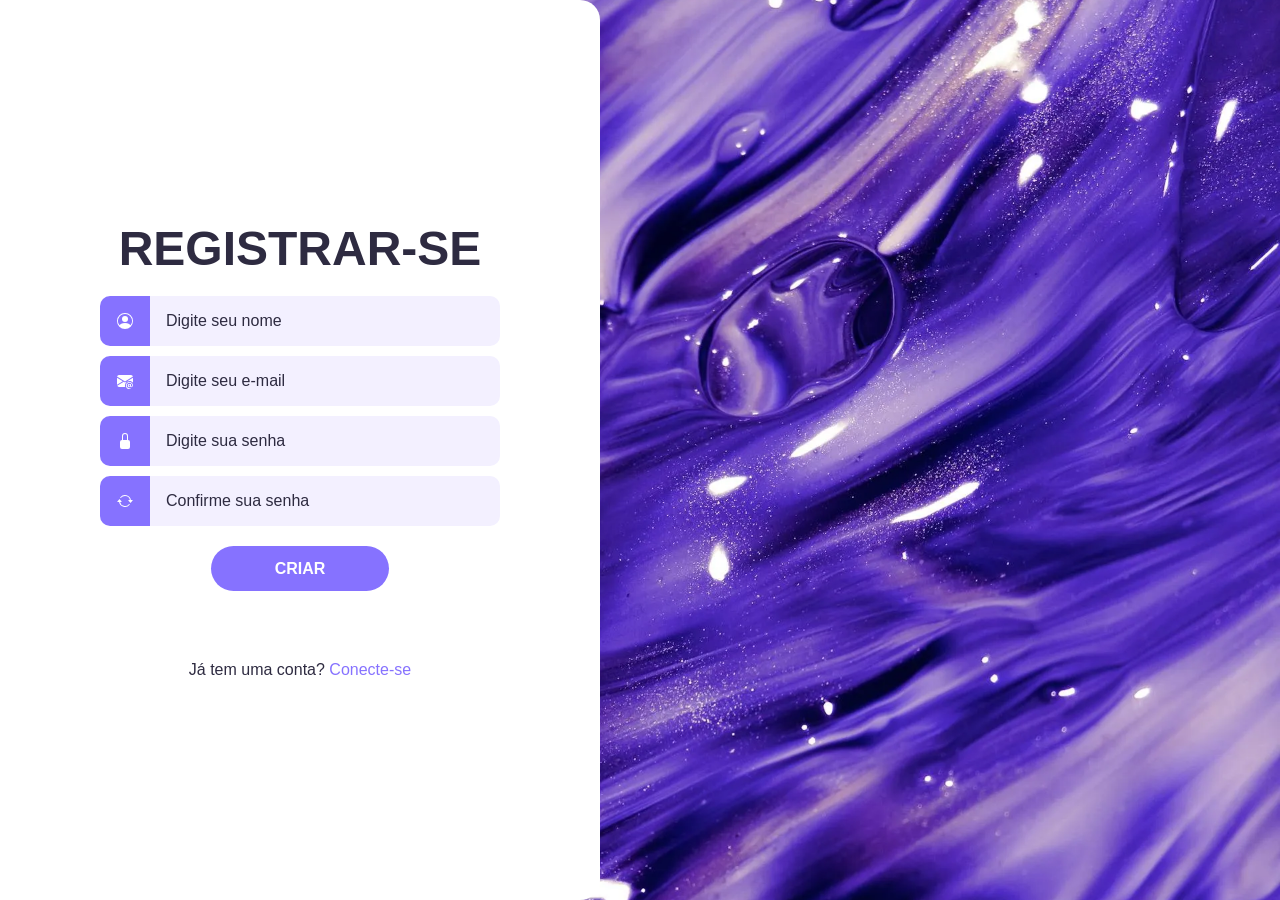
==== register.html @ 03f23464 "register" ====
<!DOCTYPE html>
<html lang="pt-br">
<head>
    <meta charset="UTF-8">
    <meta name="viewport" content="width=device-width, initial-scale=1.0">
    <title>Login</title>

    <!-- Meu CSS -->
     <link rel="stylesheet" href="css/style.css">
     <!-- Meu JS -->
      <script src="js/script.js" defer></script>      
</head>
<body>
    <div class="wrapper">
        <h1>Registrar-se</h1>
        <form action="" method="post" id="form">
            <div>
                <label for="name-input">
                    <svg xmlns="http://www.w3.org/2000/svg" width="16" height="16" fill="currentColor" class="bi bi-person-circle" viewBox="0 0 16 16">
                        <path d="M11 6a3 3 0 1 1-6 0 3 3 0 0 1 6 0"/>
                        <path fill-rule="evenodd" d="M0 8a8 8 0 1 1 16 0A8 8 0 0 1 0 8m8-7a7 7 0 0 0-5.468 11.37C3.242 11.226 4.805 10 8 10s4.757 1.225 5.468 2.37A7 7 0 0 0 8 1"/>
                      </svg>
                </label>
                <input type="text" name="name" id="name-input" placeholder="Digite seu nome">
            </div>
            <div>
                <label for="email-input">
                    <svg xmlns="http://www.w3.org/2000/svg" width="16" height="16" fill="currentColor" class="bi bi-envelope-at-fill" viewBox="0 0 16 16">
                        <path d="M2 2A2 2 0 0 0 .05 3.555L8 8.414l7.95-4.859A2 2 0 0 0 14 2zm-2 9.8V4.698l5.803 3.546zm6.761-2.97-6.57 4.026A2 2 0 0 0 2 14h6.256A4.5 4.5 0 0 1 8 12.5a4.49 4.49 0 0 1 1.606-3.446l-.367-.225L8 9.586zM16 9.671V4.697l-5.803 3.546.338.208A4.5 4.5 0 0 1 12.5 8c1.414 0 2.675.652 3.5 1.671"/>
                        <path d="M15.834 12.244c0 1.168-.577 2.025-1.587 2.025-.503 0-1.002-.228-1.12-.648h-.043c-.118.416-.543.643-1.015.643-.77 0-1.259-.542-1.259-1.434v-.529c0-.844.481-1.4 1.26-1.4.585 0 .87.333.953.63h.03v-.568h.905v2.19c0 .272.18.42.411.42.315 0 .639-.415.639-1.39v-.118c0-1.277-.95-2.326-2.484-2.326h-.04c-1.582 0-2.64 1.067-2.64 2.724v.157c0 1.867 1.237 2.654 2.57 2.654h.045c.507 0 .935-.07 1.18-.18v.731c-.219.1-.643.175-1.237.175h-.044C10.438 16 9 14.82 9 12.646v-.214C9 10.36 10.421 9 12.485 9h.035c2.12 0 3.314 1.43 3.314 3.034zm-4.04.21v.227c0 .586.227.8.581.8.31 0 .564-.17.564-.743v-.367c0-.516-.275-.708-.572-.708-.346 0-.573.245-.573.791"/>
                      </svg>
                </label>
                <input type="email" name="email" id="email-input" placeholder="Digite seu e-mail">
            </div>
            <div>
                <label for="password-input">
                    <svg xmlns="http://www.w3.org/2000/svg" width="16" height="16" fill="currentColor" class="bi bi-lock-fill" viewBox="0 0 16 16">
                        <path d="M8 1a2 2 0 0 1 2 2v4H6V3a2 2 0 0 1 2-2m3 6V3a3 3 0 0 0-6 0v4a2 2 0 0 0-2 2v5a2 2 0 0 0 2 2h6a2 2 0 0 0 2-2V9a2 2 0 0 0-2-2"/>
                      </svg>
                </label>
                <input type="password" name="password" id="password-input" placeholder="Digite sua senha">
            </div>
            <div>
                <label for="repeat-password-input">
                    <svg xmlns="http://www.w3.org/2000/svg" width="16" height="16" fill="currentColor" class="bi bi-arrow-repeat" viewBox="0 0 16 16">
                        <path d="M11.534 7h3.932a.25.25 0 0 1 .192.41l-1.966 2.36a.25.25 0 0 1-.384 0l-1.966-2.36a.25.25 0 0 1 .192-.41m-11 2h3.932a.25.25 0 0 0 .192-.41L2.692 6.23a.25.25 0 0 0-.384 0L.342 8.59A.25.25 0 0 0 .534 9"/>
                        <path fill-rule="evenodd" d="M8 3c-1.552 0-2.94.707-3.857 1.818a.5.5 0 1 1-.771-.636A6.002 6.002 0 0 1 13.917 7H12.9A5 5 0 0 0 8 3M3.1 9a5.002 5.002 0 0 0 8.757 2.182.5.5 0 1 1 .771.636A6.002 6.002 0 0 1 2.083 9z"/>
                      </svg>
                </label>
                <input type="password" name="repeat-password" id="repeat-password-input" placeholder="Confirme sua senha">
            </div>
            <button type="submit">Criar</button>
        </form>
        <p id="error-message"></p>
        <p>Já tem uma conta? <a href="index.html">Conecte-se</a></p>
    </div>
</body>
</html>
---- css/style.css ----
:root{
  --accent-color: #8672FF;
  --base-color: white;
  --text-color: #2E2B41;
  --input-color: #F3F0FF;                                                                                                                                                                                             
}

*{
  margin: 0;
  padding: 0;
}

html{
  font-family: "Poppins", sans-serif;
  font-size: 12pt;
  color: var(--text-color);
  text-align: center;
}

body{
  min-height: 100vh;
  background-image: url(../img/fundo.jpn);
  background-size: cover;
  background-position: right;
  overflow: hidden;
}

.wrapper{
  box-sizing: border-box;
  background-color: var(--base-color);
  height: 100vh;
  width: max(40%, 600px);
  padding: 10px;
  border-radius: 0 20px 20px 0;
  display: flex;
  flex-direction: column;
  align-items: center;
  justify-content: center;
}

h1{
  font-size: 3rem;
  font-weight: 900;
  text-transform: uppercase;
}

form {
  width: min(400px, 100%);
  margin-top: 20px;
  margin-bottom: 50px;
  display: flex;
  flex-direction: column;
  align-items: center;
  gap: 10px;
}

form > div{
  width: 100%;
  display: flex;
  justify-content: center;
}

form label{
  flex-shrink: 0;
  height: 50px;
  width: 50px;
  background-color: var(--accent-color);
  fill: var(--base-color);
  color: var(--base-color);
  border-radius: 10px 0 0 10px;
  display: flex;
  justify-content: center;
  align-items: center;
  font-size: 1.5rem;
  font-weight: 500;
}

form input{
  box-sizing: border-box;
  flex-grow: 1;
  min-width: 0;
  height: 50px;
  padding: 1em;
  font: inherit;
  border-radius: 0 10px 10px 0;
  border: 2px solid var(--input-color);
  border-left: none;
  background-color: var(--input-color);
  transition: 150ms ease;
}

form input:hover{
  border-color: var(--accent-color);
}

form input:focus{
  outline: none;
  border-color: var(--text-color);
}

div:has(input:focus) > label{
  background-color: var(--text-color);
}

form input::placeholder{
  color: var(--text-color);
}

form button{
  margin-top: 10px;
  border: none;
  border-radius: 1000px;
  padding: .85em 4em;
  background-color: var(--accent-color);
  color: var(--base-color);
  font: inherit;
  font-weight: 600;
  text-transform: uppercase;
  cursor: pointer;
  transition: 150ms ease;
}
form button:hover{
  background-color: var(--text-color);
}
form button:focus{
  outline: none;
  background-color: var(--text-color);
}

a{
  text-decoration: none;
  color: var(--accent-color);
}
a:hover{
  text-decoration: underline;
}

@media(max-width: 1100px){
  .wrapper{
    width: min(600px, 100%);
    border-radius: 0;
  }
}

form div.incorrect label{
  background-color: #f06272;
}
form div.incorrect input{
  border-color: #f06272;
}
#error-message{
  color:#f06272;
  padding-bottom: 20px;
}
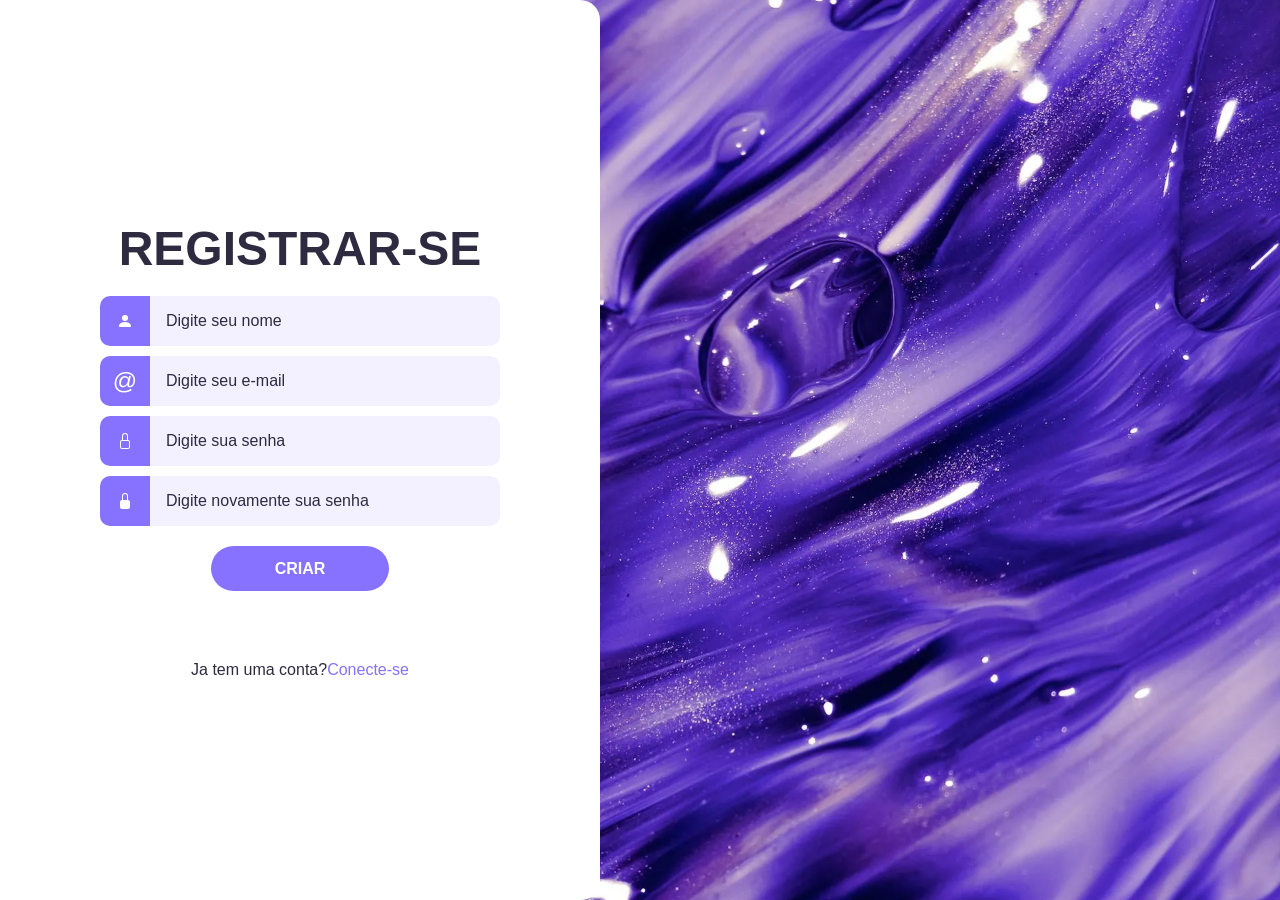
==== commit 49421a9b: "tela-login-aula" ====
--- a/register.html
+++ b/register.html
@@ -3,12 +3,12 @@
 <head>
     <meta charset="UTF-8">
     <meta name="viewport" content="width=device-width, initial-scale=1.0">
-    <title>Login</title>
+    <title>Crie sua conta</title>
 
     <!-- Meu CSS -->
      <link rel="stylesheet" href="css/style.css">
      <!-- Meu JS -->
-      <script src="js/script.js" defer></script>      
+    <script src="js/script.js" defer></script>
 </head>
 <body>
     <div class="wrapper">
@@ -16,43 +16,38 @@
         <form action="" method="post" id="form">
             <div>
                 <label for="name-input">
-                    <svg xmlns="http://www.w3.org/2000/svg" width="16" height="16" fill="currentColor" class="bi bi-person-circle" viewBox="0 0 16 16">
-                        <path d="M11 6a3 3 0 1 1-6 0 3 3 0 0 1 6 0"/>
-                        <path fill-rule="evenodd" d="M0 8a8 8 0 1 1 16 0A8 8 0 0 1 0 8m8-7a7 7 0 0 0-5.468 11.37C3.242 11.226 4.805 10 8 10s4.757 1.225 5.468 2.37A7 7 0 0 0 8 1"/>
+                    <svg xmlns="http://www.w3.org/2000/svg" width="16" height="16" fill="currentColor" class="bi bi-person-fill" viewBox="0 0 16 16">
+                        <path d="M3 14s-1 0-1-1 1-4 6-4 6 3 6 4-1 1-1 1zm5-6a3 3 0 1 0 0-6 3 3 0 0 0 0 6"/>
                       </svg>
                 </label>
                 <input type="text" name="name" id="name-input" placeholder="Digite seu nome">
             </div>
             <div>
                 <label for="email-input">
-                    <svg xmlns="http://www.w3.org/2000/svg" width="16" height="16" fill="currentColor" class="bi bi-envelope-at-fill" viewBox="0 0 16 16">
-                        <path d="M2 2A2 2 0 0 0 .05 3.555L8 8.414l7.95-4.859A2 2 0 0 0 14 2zm-2 9.8V4.698l5.803 3.546zm6.761-2.97-6.57 4.026A2 2 0 0 0 2 14h6.256A4.5 4.5 0 0 1 8 12.5a4.49 4.49 0 0 1 1.606-3.446l-.367-.225L8 9.586zM16 9.671V4.697l-5.803 3.546.338.208A4.5 4.5 0 0 1 12.5 8c1.414 0 2.675.652 3.5 1.671"/>
-                        <path d="M15.834 12.244c0 1.168-.577 2.025-1.587 2.025-.503 0-1.002-.228-1.12-.648h-.043c-.118.416-.543.643-1.015.643-.77 0-1.259-.542-1.259-1.434v-.529c0-.844.481-1.4 1.26-1.4.585 0 .87.333.953.63h.03v-.568h.905v2.19c0 .272.18.42.411.42.315 0 .639-.415.639-1.39v-.118c0-1.277-.95-2.326-2.484-2.326h-.04c-1.582 0-2.64 1.067-2.64 2.724v.157c0 1.867 1.237 2.654 2.57 2.654h.045c.507 0 .935-.07 1.18-.18v.731c-.219.1-.643.175-1.237.175h-.044C10.438 16 9 14.82 9 12.646v-.214C9 10.36 10.421 9 12.485 9h.035c2.12 0 3.314 1.43 3.314 3.034zm-4.04.21v.227c0 .586.227.8.581.8.31 0 .564-.17.564-.743v-.367c0-.516-.275-.708-.572-.708-.346 0-.573.245-.573.791"/>
-                      </svg>
+                    <span>@</span>
                 </label>
                 <input type="email" name="email" id="email-input" placeholder="Digite seu e-mail">
             </div>
             <div>
                 <label for="password-input">
-                    <svg xmlns="http://www.w3.org/2000/svg" width="16" height="16" fill="currentColor" class="bi bi-lock-fill" viewBox="0 0 16 16">
-                        <path d="M8 1a2 2 0 0 1 2 2v4H6V3a2 2 0 0 1 2-2m3 6V3a3 3 0 0 0-6 0v4a2 2 0 0 0-2 2v5a2 2 0 0 0 2 2h6a2 2 0 0 0 2-2V9a2 2 0 0 0-2-2"/>
+                    <svg xmlns="http://www.w3.org/2000/svg" width="16" height="16" fill="currentColor" class="bi bi-lock" viewBox="0 0 16 16">
+                        <path d="M8 1a2 2 0 0 1 2 2v4H6V3a2 2 0 0 1 2-2m3 6V3a3 3 0 0 0-6 0v4a2 2 0 0 0-2 2v5a2 2 0 0 0 2 2h6a2 2 0 0 0 2-2V9a2 2 0 0 0-2-2M5 8h6a1 1 0 0 1 1 1v5a1 1 0 0 1-1 1H5a1 1 0 0 1-1-1V9a1 1 0 0 1 1-1"/>
                       </svg>
                 </label>
                 <input type="password" name="password" id="password-input" placeholder="Digite sua senha">
             </div>
             <div>
                 <label for="repeat-password-input">
-                    <svg xmlns="http://www.w3.org/2000/svg" width="16" height="16" fill="currentColor" class="bi bi-arrow-repeat" viewBox="0 0 16 16">
-                        <path d="M11.534 7h3.932a.25.25 0 0 1 .192.41l-1.966 2.36a.25.25 0 0 1-.384 0l-1.966-2.36a.25.25 0 0 1 .192-.41m-11 2h3.932a.25.25 0 0 0 .192-.41L2.692 6.23a.25.25 0 0 0-.384 0L.342 8.59A.25.25 0 0 0 .534 9"/>
-                        <path fill-rule="evenodd" d="M8 3c-1.552 0-2.94.707-3.857 1.818a.5.5 0 1 1-.771-.636A6.002 6.002 0 0 1 13.917 7H12.9A5 5 0 0 0 8 3M3.1 9a5.002 5.002 0 0 0 8.757 2.182.5.5 0 1 1 .771.636A6.002 6.002 0 0 1 2.083 9z"/>
+                    <svg xmlns="http://www.w3.org/2000/svg" width="16" height="16" fill="currentColor" class="bi bi-lock-fill" viewBox="0 0 16 16">
+                        <path d="M8 1a2 2 0 0 1 2 2v4H6V3a2 2 0 0 1 2-2m3 6V3a3 3 0 0 0-6 0v4a2 2 0 0 0-2 2v5a2 2 0 0 0 2 2h6a2 2 0 0 0 2-2V9a2 2 0 0 0-2-2"/>
                       </svg>
                 </label>
-                <input type="password" name="repeat-password" id="repeat-password-input" placeholder="Confirme sua senha">
+                <input type="password" name="repeat-password" id="repeat-password-input" placeholder="Digite novamente sua senha">
             </div>
             <button type="submit">Criar</button>
         </form>
         <p id="error-message"></p>
-        <p>Já tem uma conta? <a href="index.html">Conecte-se</a></p>
+        <p>Ja tem uma conta?<a href="index.html">Conecte-se</a></p>
     </div>
 </body>
 </html>
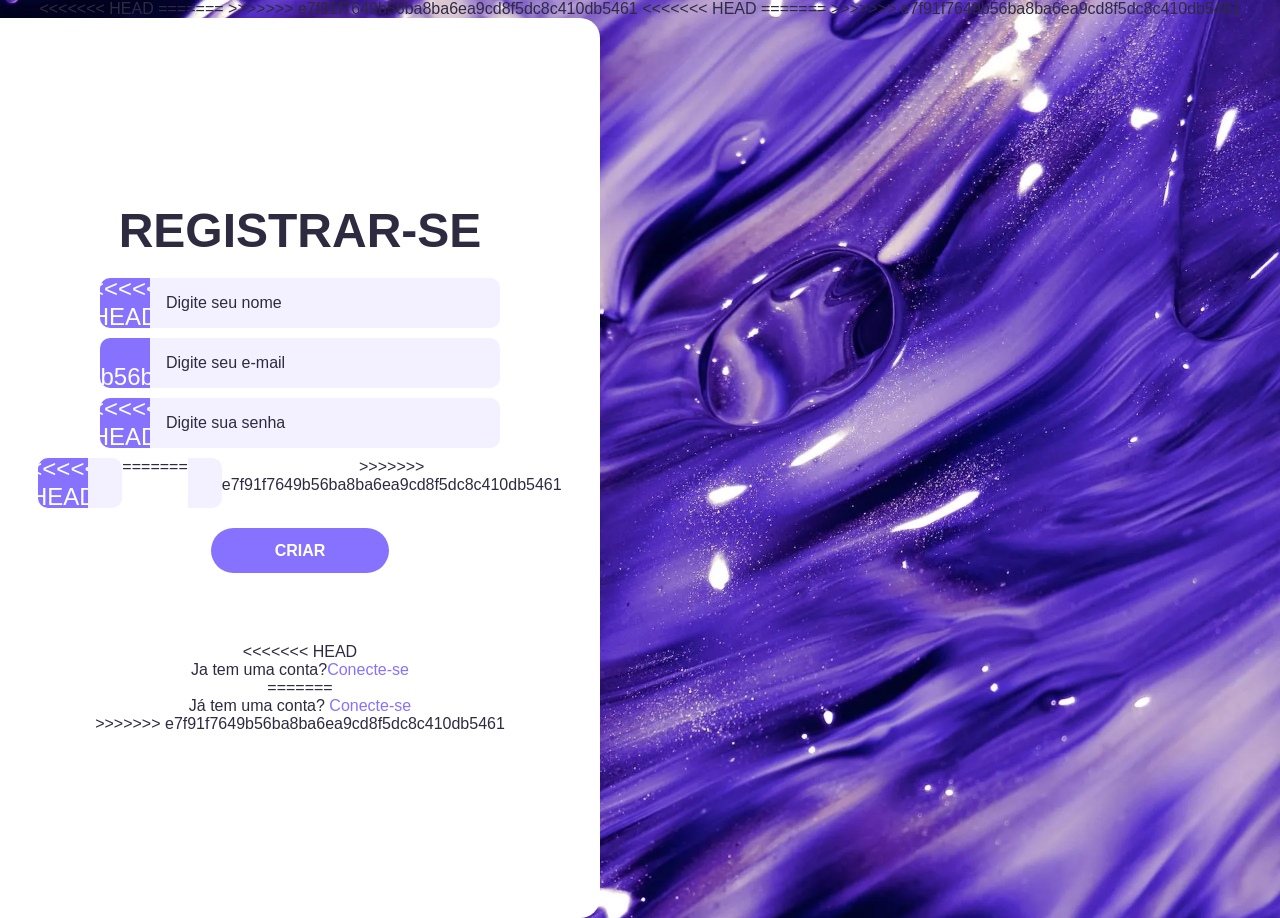
==== commit a2dd4ec4: "tela-login-aula" ====
--- a/register.html
+++ b/register.html
@@ -3,12 +3,20 @@
 <head>
     <meta charset="UTF-8">
     <meta name="viewport" content="width=device-width, initial-scale=1.0">
+<<<<<<< HEAD
     <title>Crie sua conta</title>
+=======
+    <title>Login</title>
+>>>>>>> e7f91f7649b56ba8ba6ea9cd8f5dc8c410db5461
 
     <!-- Meu CSS -->
      <link rel="stylesheet" href="css/style.css">
      <!-- Meu JS -->
+<<<<<<< HEAD
     <script src="js/script.js" defer></script>
+=======
+      <script src="js/script.js" defer></script>      
+>>>>>>> e7f91f7649b56ba8ba6ea9cd8f5dc8c410db5461
 </head>
 <body>
     <div class="wrapper">
@@ -16,38 +24,69 @@
         <form action="" method="post" id="form">
             <div>
                 <label for="name-input">
+<<<<<<< HEAD
                     <svg xmlns="http://www.w3.org/2000/svg" width="16" height="16" fill="currentColor" class="bi bi-person-fill" viewBox="0 0 16 16">
                         <path d="M3 14s-1 0-1-1 1-4 6-4 6 3 6 4-1 1-1 1zm5-6a3 3 0 1 0 0-6 3 3 0 0 0 0 6"/>
+=======
+                    <svg xmlns="http://www.w3.org/2000/svg" width="16" height="16" fill="currentColor" class="bi bi-person-circle" viewBox="0 0 16 16">
+                        <path d="M11 6a3 3 0 1 1-6 0 3 3 0 0 1 6 0"/>
+                        <path fill-rule="evenodd" d="M0 8a8 8 0 1 1 16 0A8 8 0 0 1 0 8m8-7a7 7 0 0 0-5.468 11.37C3.242 11.226 4.805 10 8 10s4.757 1.225 5.468 2.37A7 7 0 0 0 8 1"/>
+>>>>>>> e7f91f7649b56ba8ba6ea9cd8f5dc8c410db5461
                       </svg>
                 </label>
                 <input type="text" name="name" id="name-input" placeholder="Digite seu nome">
             </div>
             <div>
                 <label for="email-input">
+<<<<<<< HEAD
                     <span>@</span>
+=======
+                    <svg xmlns="http://www.w3.org/2000/svg" width="16" height="16" fill="currentColor" class="bi bi-envelope-at-fill" viewBox="0 0 16 16">
+                        <path d="M2 2A2 2 0 0 0 .05 3.555L8 8.414l7.95-4.859A2 2 0 0 0 14 2zm-2 9.8V4.698l5.803 3.546zm6.761-2.97-6.57 4.026A2 2 0 0 0 2 14h6.256A4.5 4.5 0 0 1 8 12.5a4.49 4.49 0 0 1 1.606-3.446l-.367-.225L8 9.586zM16 9.671V4.697l-5.803 3.546.338.208A4.5 4.5 0 0 1 12.5 8c1.414 0 2.675.652 3.5 1.671"/>
+                        <path d="M15.834 12.244c0 1.168-.577 2.025-1.587 2.025-.503 0-1.002-.228-1.12-.648h-.043c-.118.416-.543.643-1.015.643-.77 0-1.259-.542-1.259-1.434v-.529c0-.844.481-1.4 1.26-1.4.585 0 .87.333.953.63h.03v-.568h.905v2.19c0 .272.18.42.411.42.315 0 .639-.415.639-1.39v-.118c0-1.277-.95-2.326-2.484-2.326h-.04c-1.582 0-2.64 1.067-2.64 2.724v.157c0 1.867 1.237 2.654 2.57 2.654h.045c.507 0 .935-.07 1.18-.18v.731c-.219.1-.643.175-1.237.175h-.044C10.438 16 9 14.82 9 12.646v-.214C9 10.36 10.421 9 12.485 9h.035c2.12 0 3.314 1.43 3.314 3.034zm-4.04.21v.227c0 .586.227.8.581.8.31 0 .564-.17.564-.743v-.367c0-.516-.275-.708-.572-.708-.346 0-.573.245-.573.791"/>
+                      </svg>
+>>>>>>> e7f91f7649b56ba8ba6ea9cd8f5dc8c410db5461
                 </label>
                 <input type="email" name="email" id="email-input" placeholder="Digite seu e-mail">
             </div>
             <div>
                 <label for="password-input">
+<<<<<<< HEAD
                     <svg xmlns="http://www.w3.org/2000/svg" width="16" height="16" fill="currentColor" class="bi bi-lock" viewBox="0 0 16 16">
                         <path d="M8 1a2 2 0 0 1 2 2v4H6V3a2 2 0 0 1 2-2m3 6V3a3 3 0 0 0-6 0v4a2 2 0 0 0-2 2v5a2 2 0 0 0 2 2h6a2 2 0 0 0 2-2V9a2 2 0 0 0-2-2M5 8h6a1 1 0 0 1 1 1v5a1 1 0 0 1-1 1H5a1 1 0 0 1-1-1V9a1 1 0 0 1 1-1"/>
+=======
+                    <svg xmlns="http://www.w3.org/2000/svg" width="16" height="16" fill="currentColor" class="bi bi-lock-fill" viewBox="0 0 16 16">
+                        <path d="M8 1a2 2 0 0 1 2 2v4H6V3a2 2 0 0 1 2-2m3 6V3a3 3 0 0 0-6 0v4a2 2 0 0 0-2 2v5a2 2 0 0 0 2 2h6a2 2 0 0 0 2-2V9a2 2 0 0 0-2-2"/>
+>>>>>>> e7f91f7649b56ba8ba6ea9cd8f5dc8c410db5461
                       </svg>
                 </label>
                 <input type="password" name="password" id="password-input" placeholder="Digite sua senha">
             </div>
             <div>
                 <label for="repeat-password-input">
+<<<<<<< HEAD
                     <svg xmlns="http://www.w3.org/2000/svg" width="16" height="16" fill="currentColor" class="bi bi-lock-fill" viewBox="0 0 16 16">
                         <path d="M8 1a2 2 0 0 1 2 2v4H6V3a2 2 0 0 1 2-2m3 6V3a3 3 0 0 0-6 0v4a2 2 0 0 0-2 2v5a2 2 0 0 0 2 2h6a2 2 0 0 0 2-2V9a2 2 0 0 0-2-2"/>
                       </svg>
                 </label>
                 <input type="password" name="repeat-password" id="repeat-password-input" placeholder="Digite novamente sua senha">
+=======
+                    <svg xmlns="http://www.w3.org/2000/svg" width="16" height="16" fill="currentColor" class="bi bi-arrow-repeat" viewBox="0 0 16 16">
+                        <path d="M11.534 7h3.932a.25.25 0 0 1 .192.41l-1.966 2.36a.25.25 0 0 1-.384 0l-1.966-2.36a.25.25 0 0 1 .192-.41m-11 2h3.932a.25.25 0 0 0 .192-.41L2.692 6.23a.25.25 0 0 0-.384 0L.342 8.59A.25.25 0 0 0 .534 9"/>
+                        <path fill-rule="evenodd" d="M8 3c-1.552 0-2.94.707-3.857 1.818a.5.5 0 1 1-.771-.636A6.002 6.002 0 0 1 13.917 7H12.9A5 5 0 0 0 8 3M3.1 9a5.002 5.002 0 0 0 8.757 2.182.5.5 0 1 1 .771.636A6.002 6.002 0 0 1 2.083 9z"/>
+                      </svg>
+                </label>
+                <input type="password" name="repeat-password" id="repeat-password-input" placeholder="Confirme sua senha">
+>>>>>>> e7f91f7649b56ba8ba6ea9cd8f5dc8c410db5461
             </div>
             <button type="submit">Criar</button>
         </form>
         <p id="error-message"></p>
+<<<<<<< HEAD
         <p>Ja tem uma conta?<a href="index.html">Conecte-se</a></p>
+=======
+        <p>Já tem uma conta? <a href="index.html">Conecte-se</a></p>
+>>>>>>> e7f91f7649b56ba8ba6ea9cd8f5dc8c410db5461
     </div>
 </body>
 </html>
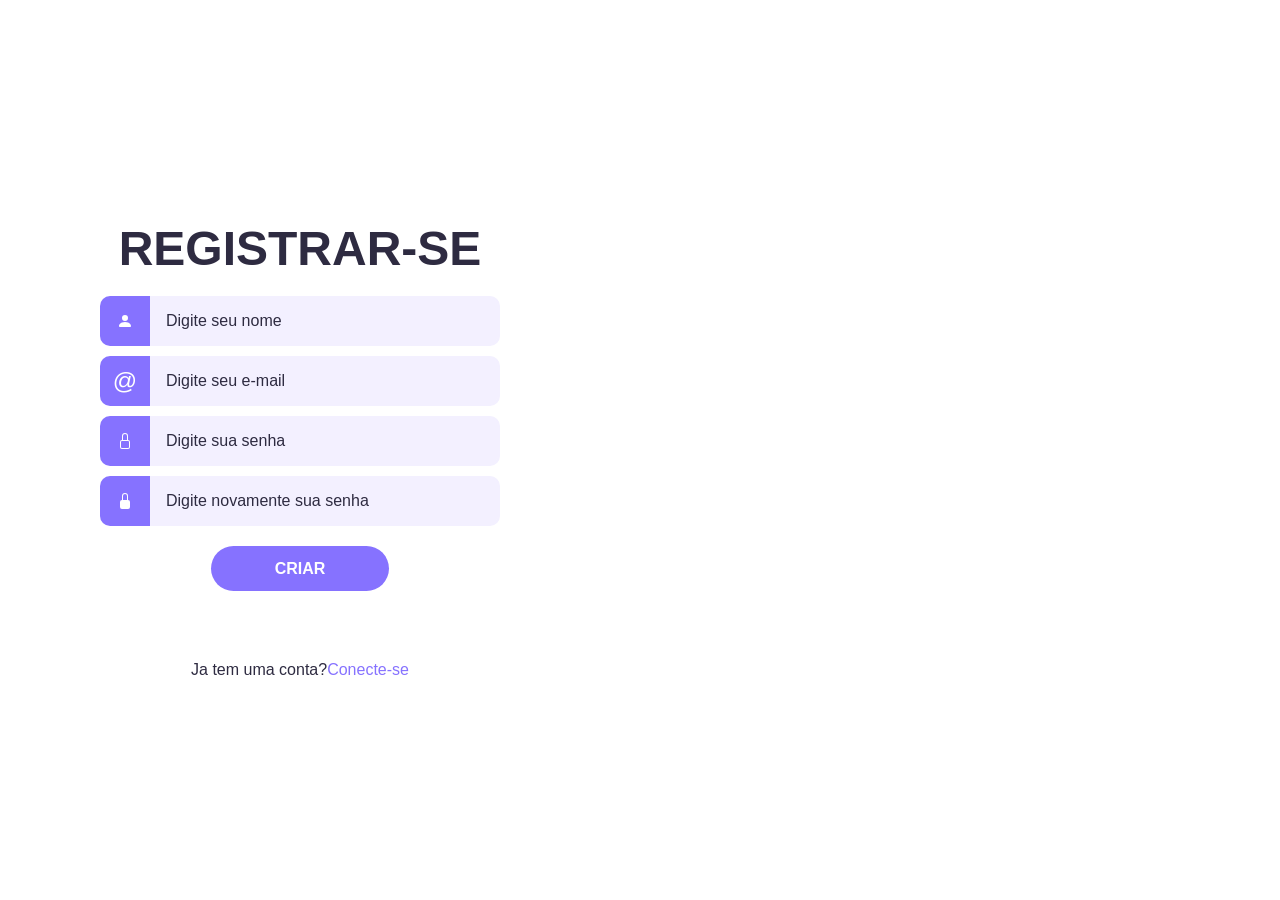
==== commit 8cd442ef: "a" ====
--- a/register.html
+++ b/register.html
@@ -3,20 +3,12 @@
 <head>
     <meta charset="UTF-8">
     <meta name="viewport" content="width=device-width, initial-scale=1.0">
-<<<<<<< HEAD
     <title>Crie sua conta</title>
-=======
-    <title>Login</title>
->>>>>>> e7f91f7649b56ba8ba6ea9cd8f5dc8c410db5461
 
     <!-- Meu CSS -->
      <link rel="stylesheet" href="css/style.css">
      <!-- Meu JS -->
-<<<<<<< HEAD
     <script src="js/script.js" defer></script>
-=======
-      <script src="js/script.js" defer></script>      
->>>>>>> e7f91f7649b56ba8ba6ea9cd8f5dc8c410db5461
 </head>
 <body>
     <div class="wrapper">
@@ -24,69 +16,38 @@
         <form action="" method="post" id="form">
             <div>
                 <label for="name-input">
-<<<<<<< HEAD
                     <svg xmlns="http://www.w3.org/2000/svg" width="16" height="16" fill="currentColor" class="bi bi-person-fill" viewBox="0 0 16 16">
                         <path d="M3 14s-1 0-1-1 1-4 6-4 6 3 6 4-1 1-1 1zm5-6a3 3 0 1 0 0-6 3 3 0 0 0 0 6"/>
-=======
-                    <svg xmlns="http://www.w3.org/2000/svg" width="16" height="16" fill="currentColor" class="bi bi-person-circle" viewBox="0 0 16 16">
-                        <path d="M11 6a3 3 0 1 1-6 0 3 3 0 0 1 6 0"/>
-                        <path fill-rule="evenodd" d="M0 8a8 8 0 1 1 16 0A8 8 0 0 1 0 8m8-7a7 7 0 0 0-5.468 11.37C3.242 11.226 4.805 10 8 10s4.757 1.225 5.468 2.37A7 7 0 0 0 8 1"/>
->>>>>>> e7f91f7649b56ba8ba6ea9cd8f5dc8c410db5461
                       </svg>
                 </label>
                 <input type="text" name="name" id="name-input" placeholder="Digite seu nome">
             </div>
             <div>
                 <label for="email-input">
-<<<<<<< HEAD
                     <span>@</span>
-=======
-                    <svg xmlns="http://www.w3.org/2000/svg" width="16" height="16" fill="currentColor" class="bi bi-envelope-at-fill" viewBox="0 0 16 16">
-                        <path d="M2 2A2 2 0 0 0 .05 3.555L8 8.414l7.95-4.859A2 2 0 0 0 14 2zm-2 9.8V4.698l5.803 3.546zm6.761-2.97-6.57 4.026A2 2 0 0 0 2 14h6.256A4.5 4.5 0 0 1 8 12.5a4.49 4.49 0 0 1 1.606-3.446l-.367-.225L8 9.586zM16 9.671V4.697l-5.803 3.546.338.208A4.5 4.5 0 0 1 12.5 8c1.414 0 2.675.652 3.5 1.671"/>
-                        <path d="M15.834 12.244c0 1.168-.577 2.025-1.587 2.025-.503 0-1.002-.228-1.12-.648h-.043c-.118.416-.543.643-1.015.643-.77 0-1.259-.542-1.259-1.434v-.529c0-.844.481-1.4 1.26-1.4.585 0 .87.333.953.63h.03v-.568h.905v2.19c0 .272.18.42.411.42.315 0 .639-.415.639-1.39v-.118c0-1.277-.95-2.326-2.484-2.326h-.04c-1.582 0-2.64 1.067-2.64 2.724v.157c0 1.867 1.237 2.654 2.57 2.654h.045c.507 0 .935-.07 1.18-.18v.731c-.219.1-.643.175-1.237.175h-.044C10.438 16 9 14.82 9 12.646v-.214C9 10.36 10.421 9 12.485 9h.035c2.12 0 3.314 1.43 3.314 3.034zm-4.04.21v.227c0 .586.227.8.581.8.31 0 .564-.17.564-.743v-.367c0-.516-.275-.708-.572-.708-.346 0-.573.245-.573.791"/>
-                      </svg>
->>>>>>> e7f91f7649b56ba8ba6ea9cd8f5dc8c410db5461
                 </label>
                 <input type="email" name="email" id="email-input" placeholder="Digite seu e-mail">
             </div>
             <div>
                 <label for="password-input">
-<<<<<<< HEAD
                     <svg xmlns="http://www.w3.org/2000/svg" width="16" height="16" fill="currentColor" class="bi bi-lock" viewBox="0 0 16 16">
                         <path d="M8 1a2 2 0 0 1 2 2v4H6V3a2 2 0 0 1 2-2m3 6V3a3 3 0 0 0-6 0v4a2 2 0 0 0-2 2v5a2 2 0 0 0 2 2h6a2 2 0 0 0 2-2V9a2 2 0 0 0-2-2M5 8h6a1 1 0 0 1 1 1v5a1 1 0 0 1-1 1H5a1 1 0 0 1-1-1V9a1 1 0 0 1 1-1"/>
-=======
-                    <svg xmlns="http://www.w3.org/2000/svg" width="16" height="16" fill="currentColor" class="bi bi-lock-fill" viewBox="0 0 16 16">
-                        <path d="M8 1a2 2 0 0 1 2 2v4H6V3a2 2 0 0 1 2-2m3 6V3a3 3 0 0 0-6 0v4a2 2 0 0 0-2 2v5a2 2 0 0 0 2 2h6a2 2 0 0 0 2-2V9a2 2 0 0 0-2-2"/>
->>>>>>> e7f91f7649b56ba8ba6ea9cd8f5dc8c410db5461
                       </svg>
                 </label>
                 <input type="password" name="password" id="password-input" placeholder="Digite sua senha">
             </div>
             <div>
                 <label for="repeat-password-input">
-<<<<<<< HEAD
                     <svg xmlns="http://www.w3.org/2000/svg" width="16" height="16" fill="currentColor" class="bi bi-lock-fill" viewBox="0 0 16 16">
                         <path d="M8 1a2 2 0 0 1 2 2v4H6V3a2 2 0 0 1 2-2m3 6V3a3 3 0 0 0-6 0v4a2 2 0 0 0-2 2v5a2 2 0 0 0 2 2h6a2 2 0 0 0 2-2V9a2 2 0 0 0-2-2"/>
                       </svg>
                 </label>
                 <input type="password" name="repeat-password" id="repeat-password-input" placeholder="Digite novamente sua senha">
-=======
-                    <svg xmlns="http://www.w3.org/2000/svg" width="16" height="16" fill="currentColor" class="bi bi-arrow-repeat" viewBox="0 0 16 16">
-                        <path d="M11.534 7h3.932a.25.25 0 0 1 .192.41l-1.966 2.36a.25.25 0 0 1-.384 0l-1.966-2.36a.25.25 0 0 1 .192-.41m-11 2h3.932a.25.25 0 0 0 .192-.41L2.692 6.23a.25.25 0 0 0-.384 0L.342 8.59A.25.25 0 0 0 .534 9"/>
-                        <path fill-rule="evenodd" d="M8 3c-1.552 0-2.94.707-3.857 1.818a.5.5 0 1 1-.771-.636A6.002 6.002 0 0 1 13.917 7H12.9A5 5 0 0 0 8 3M3.1 9a5.002 5.002 0 0 0 8.757 2.182.5.5 0 1 1 .771.636A6.002 6.002 0 0 1 2.083 9z"/>
-                      </svg>
-                </label>
-                <input type="password" name="repeat-password" id="repeat-password-input" placeholder="Confirme sua senha">
->>>>>>> e7f91f7649b56ba8ba6ea9cd8f5dc8c410db5461
             </div>
             <button type="submit">Criar</button>
         </form>
         <p id="error-message"></p>
-<<<<<<< HEAD
         <p>Ja tem uma conta?<a href="index.html">Conecte-se</a></p>
-=======
-        <p>Já tem uma conta? <a href="index.html">Conecte-se</a></p>
->>>>>>> e7f91f7649b56ba8ba6ea9cd8f5dc8c410db5461
     </div>
 </body>
 </html>
